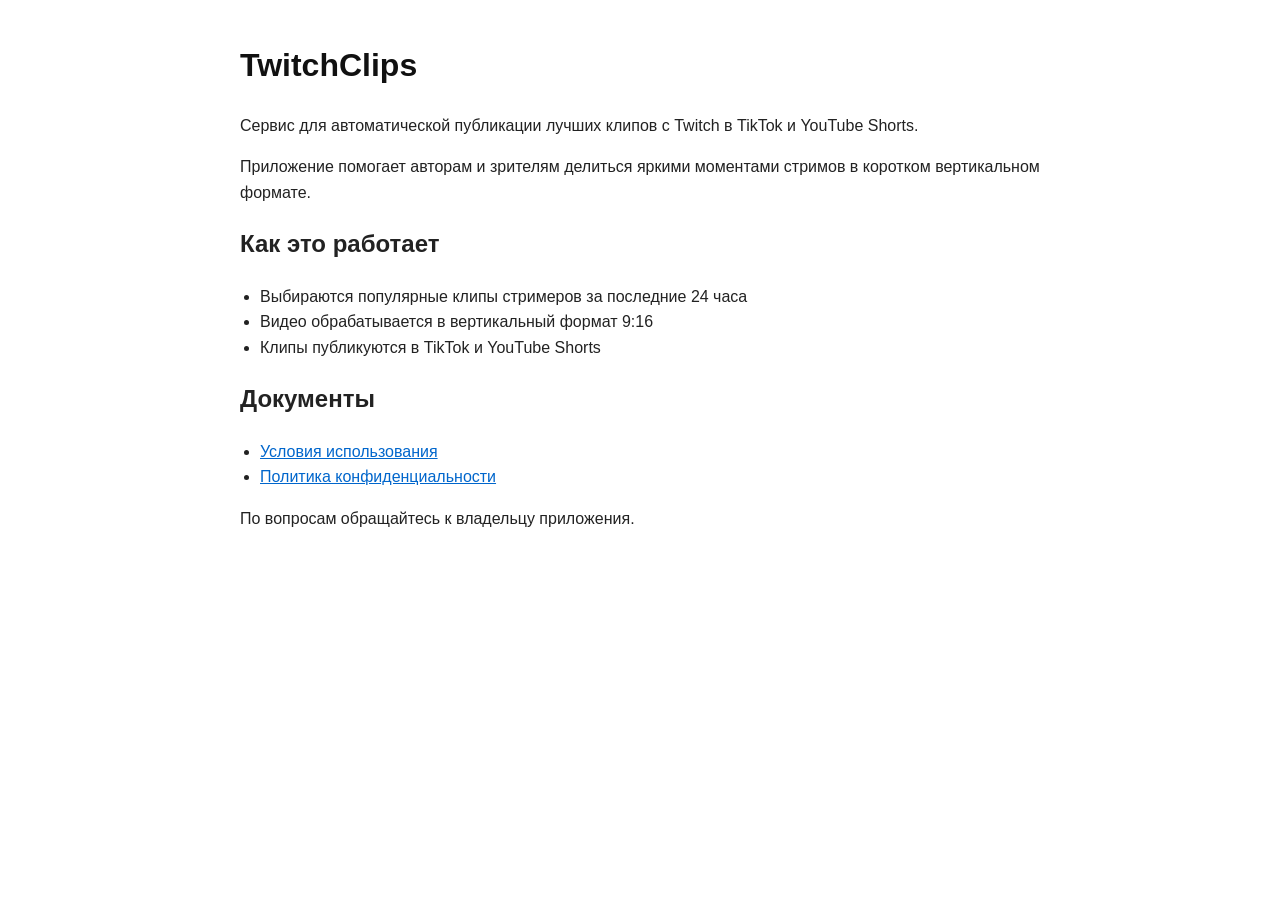
==== index.html @ 3a23bdc6 "Create index.html" ====
<!DOCTYPE html>
<html lang="ru">
<head>
  <meta charset="UTF-8">
  <meta name="viewport" content="width=device-width, initial-scale=1.0">
  <title>TwitchClips — автоматическая публикация клипов</title>
  <style>
    body { font-family: Arial, sans-serif; max-width: 800px; margin: 40px auto; padding: 0 20px; line-height: 1.6; color: #222; }
    h1 { color: #111; }
    a { color: #0066cc; }
    ul { padding-left: 20px; }
  </style>
</head>
<body>
  <h1>TwitchClips</h1>
  <p>Сервис для автоматической публикации лучших клипов с Twitch в TikTok и YouTube Shorts.</p>
  <p>Приложение помогает авторам и зрителям делиться яркими моментами стримов в коротком вертикальном формате.</p>

  <h2>Как это работает</h2>
  <ul>
    <li>Выбираются популярные клипы стримеров за последние 24 часа</li>
    <li>Видео обрабатывается в вертикальный формат 9:16</li>
    <li>Клипы публикуются в TikTok и YouTube Shorts</li>
  </ul>

  <h2>Документы</h2>
  <ul>
    <li><a href="terms.html">Условия использования</a></li>
    <li><a href="privacy.html">Политика конфиденциальности</a></li>
  </ul>

  <p>По вопросам обращайтесь к владельцу приложения.</p>
</body>
</html>
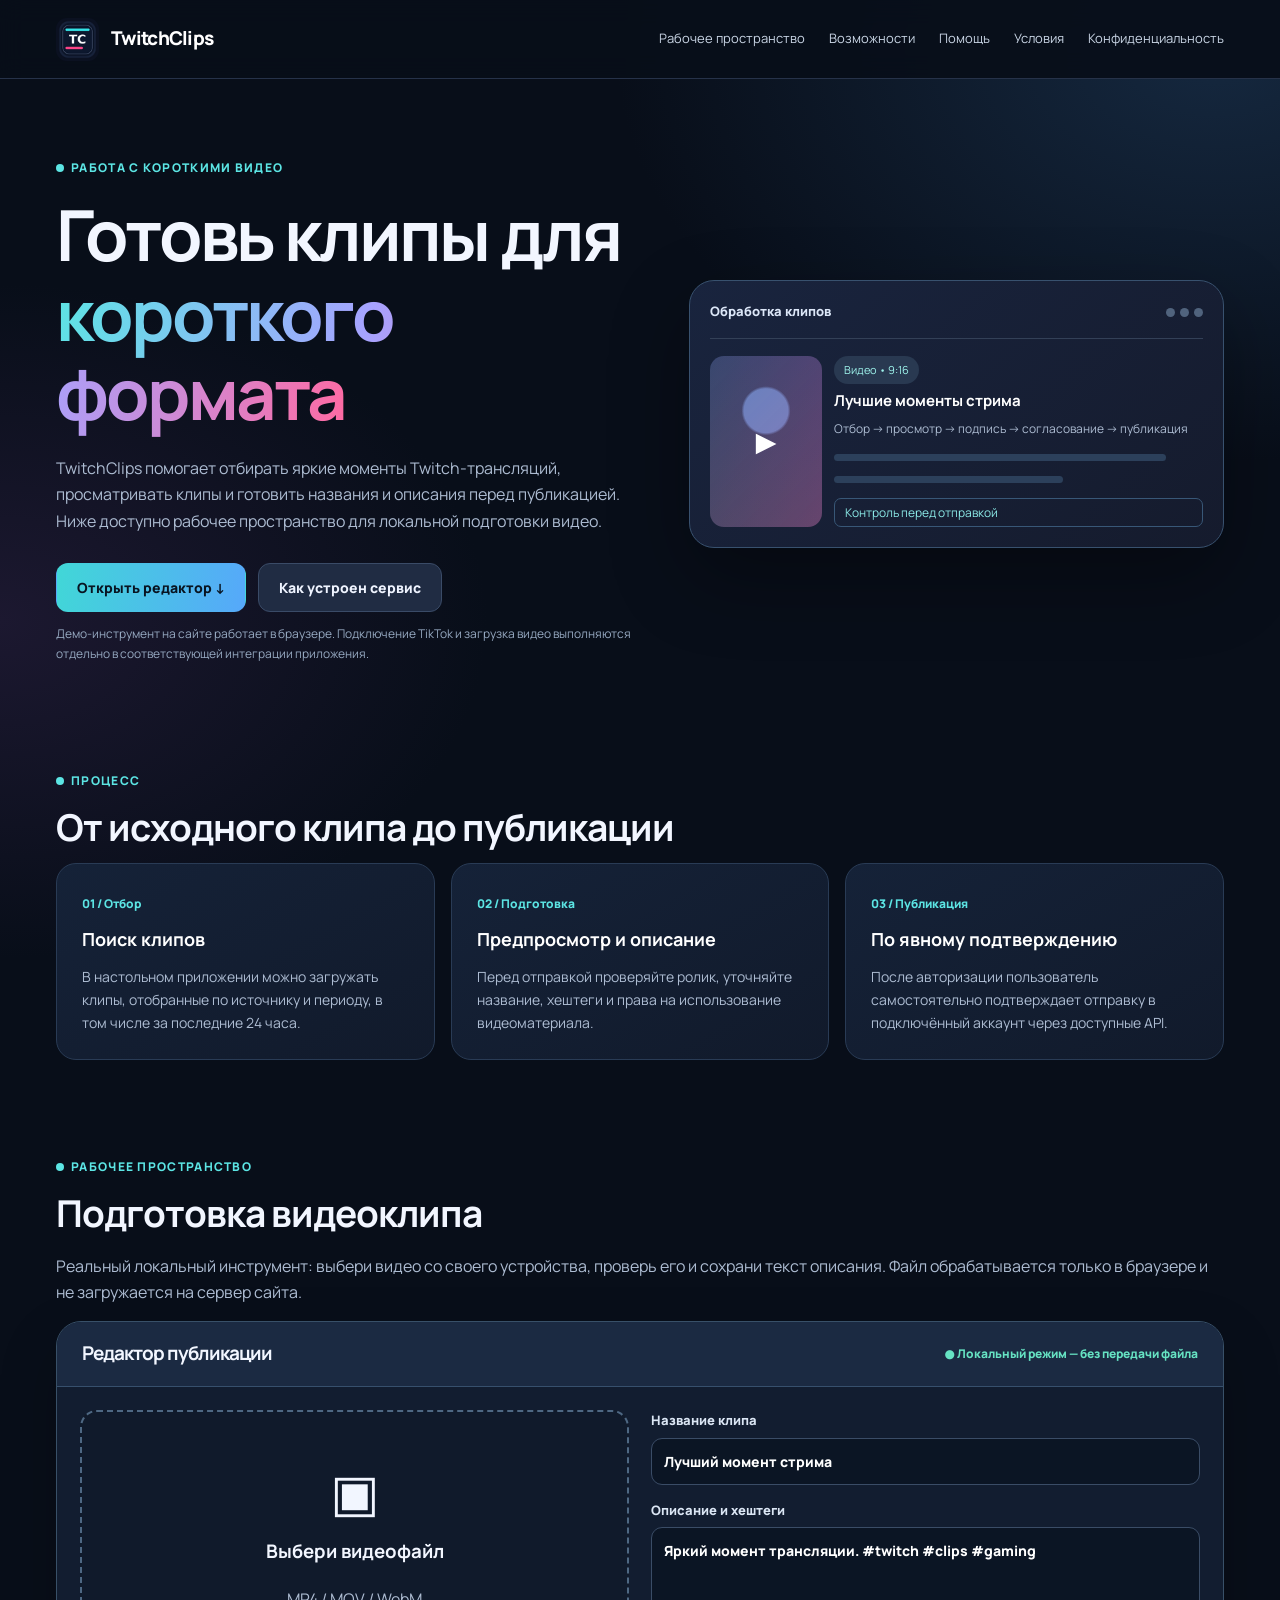
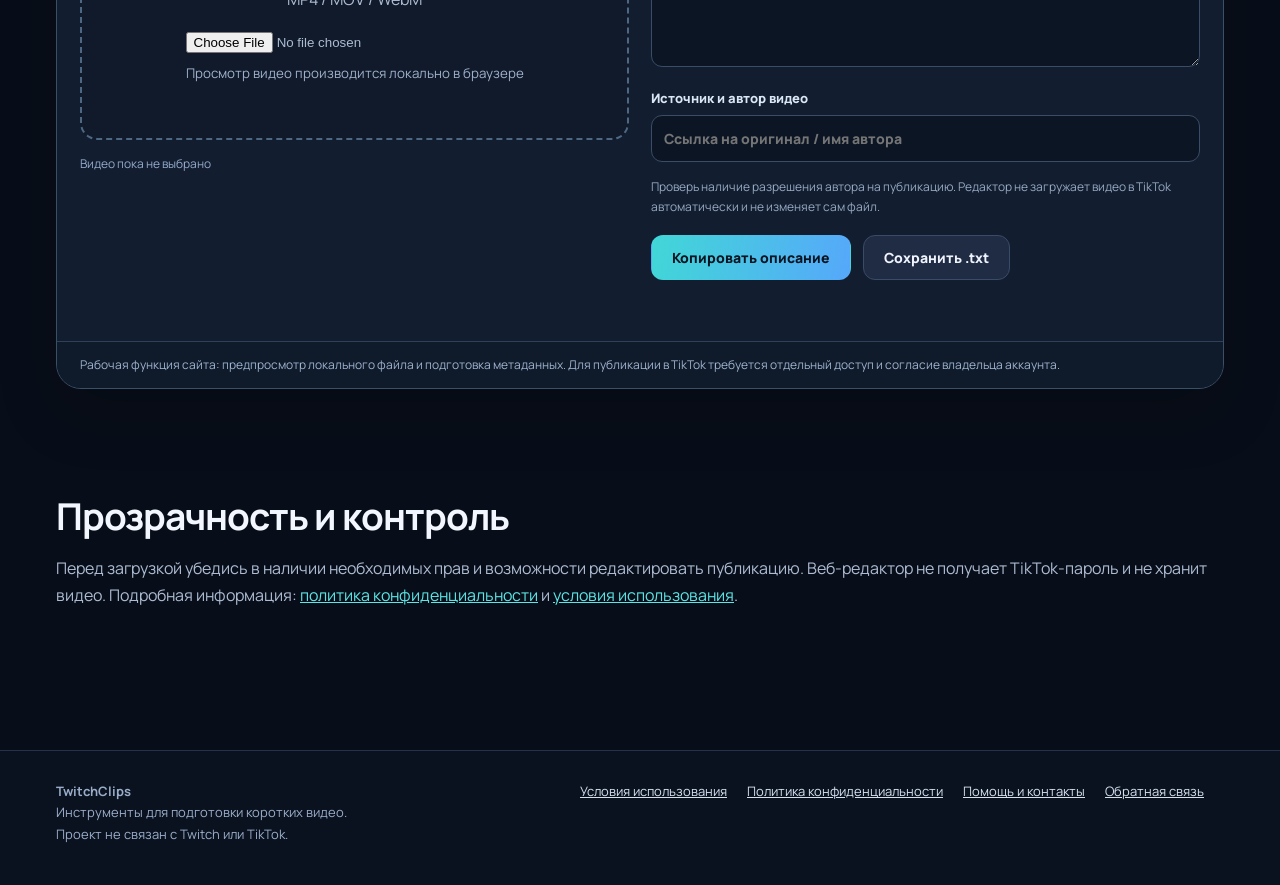
==== commit 08e8e414: "Add files via upload" ====
--- a/index.html
+++ b/index.html
@@ -1,34 +1 @@
-<!DOCTYPE html>
-<html lang="ru">
-<head>
-  <meta charset="UTF-8">
-  <meta name="viewport" content="width=device-width, initial-scale=1.0">
-  <title>TwitchClips — автоматическая публикация клипов</title>
-  <style>
-    body { font-family: Arial, sans-serif; max-width: 800px; margin: 40px auto; padding: 0 20px; line-height: 1.6; color: #222; }
-    h1 { color: #111; }
-    a { color: #0066cc; }
-    ul { padding-left: 20px; }
-  </style>
-</head>
-<body>
-  <h1>TwitchClips</h1>
-  <p>Сервис для автоматической публикации лучших клипов с Twitch в TikTok и YouTube Shorts.</p>
-  <p>Приложение помогает авторам и зрителям делиться яркими моментами стримов в коротком вертикальном формате.</p>
-
-  <h2>Как это работает</h2>
-  <ul>
-    <li>Выбираются популярные клипы стримеров за последние 24 часа</li>
-    <li>Видео обрабатывается в вертикальный формат 9:16</li>
-    <li>Клипы публикуются в TikTok и YouTube Shorts</li>
-  </ul>
-
-  <h2>Документы</h2>
-  <ul>
-    <li><a href="terms.html">Условия использования</a></li>
-    <li><a href="privacy.html">Политика конфиденциальности</a></li>
-  </ul>
-
-  <p>По вопросам обращайтесь к владельцу приложения.</p>
-</body>
-</html>
+<!doctype html><html lang="ru"><head><meta charset="utf-8"><meta name="viewport" content="width=device-width,initial-scale=1"><meta name="description" content="Рабочий сервис TwitchClips для подготовки видеоклипов: локальный видеоредактор, подписи и инструкции."><meta name="theme-color" content="#080e19"><title>Главная — TwitchClips</title><link rel="icon" href="favicon.ico" sizes="any"><link rel="icon" href="favicon.png" type="image/png"><link rel="apple-touch-icon" href="app-icon-1024.png"><link rel="stylesheet" href="style.css"></head><body><header><div class="wrap nav"><a class="brand" href="index.html"><img src="favicon.png" alt="Иконка TwitchClips"><span>TwitchClips</span></a><nav class="navlinks" aria-label="Основная навигация"><a href="index.html">Рабочее пространство</a><a href="features.html">Возможности</a><a href="help.html">Помощь</a><a href="terms.html">Условия</a><a href="privacy.html">Конфиденциальность</a></nav></div></header><main><div class="wrap"><section class="hero"><div><div class="eyebrow">Работа с короткими видео</div><h1>Готовь клипы для <span class="grad">короткого формата</span></h1><p class="lead">TwitchClips помогает отбирать яркие моменты Twitch-трансляций, просматривать клипы и готовить названия и описания перед публикацией. Ниже доступно рабочее пространство для локальной подготовки видео.</p><div class="buttons"><a class="btn primary" href="#workspace">Открыть редактор ↓</a><a class="btn" href="features.html">Как устроен сервис</a></div><p class="field-note">Демо-инструмент на сайте работает в браузере. Подключение TikTok и загрузка видео выполняются отдельно в соответствующей интеграции приложения.</p></div><div class="hero-art" aria-label="Иллюстрация карточки клипа"><div class="mock-top"><span>Обработка клипов</span><span class="dots"><i></i><i></i><i></i></span></div><div class="mock-row"><div class="mock-photo"></div><div class="mock-desc"><span class="chip">Видео • 9:16</span><b>Лучшие моменты стрима</b><span>Отбор → просмотр → подпись → согласование → публикация</span><div class="line"></div><div class="line short"></div><div class="tag">Контроль перед отправкой</div></div></div></div></section><section class="section"><div class="eyebrow">Процесс</div><h2>От исходного клипа до публикации</h2><div class="grid3"><article class="tile"><span class="num">01 / Отбор</span><h3>Поиск клипов</h3><p>В настольном приложении можно загружать клипы, отобранные по источнику и периоду, в том числе за последние 24 часа.</p></article><article class="tile"><span class="num">02 / Подготовка</span><h3>Предпросмотр и описание</h3><p>Перед отправкой проверяйте ролик, уточняйте название, хештеги и права на использование видеоматериала.</p></article><article class="tile"><span class="num">03 / Публикация</span><h3>По явному подтверждению</h3><p>После авторизации пользователь самостоятельно подтверждает отправку в подключённый аккаунт через доступные API.</p></article></div></section><section class="section" id="workspace"><div class="eyebrow">Рабочее пространство</div><h2>Подготовка видеоклипа</h2><p class="muted">Реальный локальный инструмент: выбери видео со своего устройства, проверь его и сохрани текст описания. Файл обрабатывается только в браузере и не загружается на сервер сайта.</p><div class="work"><div class="work-head"><h2>Редактор публикации</h2><span class="status">● Локальный режим — без передачи файла</span></div><div class="work-body"><div><div class="upload" id="upload-zone"><div class="empty"><div style="font-size:52px;line-height:1">▣</div><h3>Выбери видеофайл</h3><p class="muted">MP4 / MOV / WebM</p><input type="file" id="video-file" accept="video/mp4,video/quicktime,video/webm,video/*" aria-label="Выберите видео для предпросмотра"><small>Просмотр видео производится локально в браузере</small></div><video id="video-preview" controls playsinline></video></div><div class="upload-extra"><button type="button" id="replace-video" class="btn" style="display:none">Заменить видео</button><span class="preview-meta" id="video-info">Видео пока не выбрано</span></div></div><form id="caption-form" class="fields"><label>Название клипа<input class="field" id="clip-title" type="text" maxlength="100" value="Лучший момент стрима" autocomplete="off"></label><label>Описание и хештеги<textarea class="field" id="clip-description" rows="5" maxlength="2200">Яркий момент трансляции. #twitch #clips #gaming</textarea></label><label>Источник и автор видео<input class="field" id="clip-source" type="text" placeholder="Ссылка на оригинал / имя автора" autocomplete="off"></label><div class="field-note">Проверь наличие разрешения автора на публикацию. Редактор не загружает видео в TikTok автоматически и не изменяет сам файл.</div><div class="buttons" style="margin-top:3px"><button id="copy-caption" class="btn primary" type="button">Копировать описание</button><button id="save-caption" class="btn" type="button">Сохранить .txt</button></div><div id="editor-result" class="saved" role="status" aria-live="polite"></div></form></div><div class="info-strip">Рабочая функция сайта: предпросмотр локального файла и подготовка метаданных. Для публикации в TikTok требуется отдельный доступ и согласие владельца аккаунта.</div></div></section><section class="section"><h2>Прозрачность и контроль</h2><p class="muted">Перед загрузкой убедись в наличии необходимых прав и возможности редактировать публикацию. Веб-редактор не получает TikTok-пароль и не хранит видео. Подробная информация: <a href="privacy.html">политика конфиденциальности</a> и <a href="terms.html">условия использования</a>.</p></section></div><script src="app.js" defer></script></main><footer class="footer"><div class="wrap footer-row"><div><b>TwitchClips</b><div>Инструменты для подготовки коротких видео.</div><div>Проект не связан с Twitch или TikTok.</div></div><div><a href="terms.html">Условия использования</a><a href="privacy.html">Политика конфиденциальности</a><a href="help.html">Помощь и контакты</a><a href="https://github.com/vanyaslp2001-sketch/twitchclips-legal/issues" target="_blank" rel="noopener">Обратная связь</a></div></div></footer></body></html>
--- a/style.css
+++ b/style.css
@@ -0,0 +1,3 @@
+@import url('https://fonts.googleapis.com/css2?family=Manrope:wght@400;500;600;700;800&display=swap');
+:root {--bg:#080e19;--panel:#121d30;--panel2:#162238;--stroke:#293b55;--text:#f2f6ff;--muted:#adbcd2;--teal:#5ce5e4;--pink:#ff6aa2;--radius:20px}
+*{box-sizing:border-box}html{scroll-behavior:smooth}body{margin:0;background:radial-gradient(ellipse 800px 550px at 95% 2%,#15283f,transparent 75%),radial-gradient(ellipse 650px 450px at 0% 25%,#1c1830,transparent 75%),var(--bg);color:var(--text);font-family:Manrope,system-ui,-apple-system,Segoe UI,Arial,sans-serif;line-height:1.65}a{color:var(--teal)}a:hover{color:#fff}.wrap{max-width:1220px;margin:auto;padding-left:26px;padding-right:26px}header{position:sticky;top:0;background:#080e19ed;border-bottom:1px solid #263249;z-index:50;backdrop-filter:blur(12px)}.nav{min-height:78px;display:flex;align-items:center;justify-content:space-between;gap:24px}.brand{display:flex;gap:12px;align-items:center;color:#fff;text-decoration:none;font-size:19px;font-weight:800;letter-spacing:-.7px}.brand img{width:43px;height:43px;border-radius:11px}.navlinks{display:flex;gap:24px;flex-wrap:wrap;font-size:13px}.navlinks a{color:#c9d5e5;text-decoration:none}.navlinks a:hover{color:var(--teal)}.eyebrow{display:inline-flex;gap:7px;align-items:center;color:var(--teal);font-weight:800;font-size:12px;letter-spacing:1.3px;text-transform:uppercase}.eyebrow:before{content:'';display:inline-block;background:var(--teal);width:8px;height:8px;border-radius:50%}.hero{padding:74px 0 44px;display:grid;grid-template-columns:1.05fr .95fr;align-items:center;gap:42px}.hero h1{font-size:clamp(39px,5.5vw,74px);line-height:1.13;letter-spacing:-2.8px;margin:16px 0 21px}.grad{background:linear-gradient(100deg,var(--teal),#a6a3ff,var(--pink));-webkit-background-clip:text;background-clip:text;color:transparent}.lead{color:var(--muted);font-size:16px;max-width:620px}.buttons{display:flex;flex-wrap:wrap;gap:12px;margin-top:29px}.btn{display:inline-flex;justify-content:center;align-items:center;gap:10px;min-height:45px;padding:12px 20px;border:1px solid #3a4b67;border-radius:12px;background:#202c43;color:#eff4ff;text-decoration:none;font-family:inherit;font-weight:800;cursor:pointer;font-size:14px}.btn:hover{background:#31415e;color:#fff}.btn.primary{background:linear-gradient(100deg,#41d7d7,#56a8fa);border-color:transparent;color:#081421}.btn.primary:hover{filter:brightness(1.12)}.hero-art{border-radius:25px;background:linear-gradient(140deg,#19243e,#151b2d);border:1px solid #38516e;padding:20px;box-shadow:0 30px 80px #0005}.mock-top{display:flex;justify-content:space-between;align-items:center;border-bottom:1px solid #334057;padding-bottom:15px;font-size:13px;font-weight:800;color:#dce7f8}.dots{display:flex;gap:5px}.dots i{display:block;height:9px;width:9px;border-radius:50%;background:#50637d}.mock-row{display:flex;gap:12px;padding-top:17px}.mock-photo{width:112px;min-height:150px;border-radius:14px;background:linear-gradient(135deg,#49d2dc20,#ff6aa244),radial-gradient(circle at 50% 32%,#647abd 0 17%,transparent 19%),linear-gradient(30deg,#2a3855,#3b3264);position:relative;flex-shrink:0}.mock-photo:after{content:'▶';position:absolute;inset:0;display:grid;place-items:center;font-size:27px;color:#fff}.mock-desc{flex:1;font-size:12px;color:var(--muted)}.mock-desc b{display:block;font-size:15px;color:#fff;margin:5px 0}.chip{background:#293951;border-radius:99px;padding:5px 10px;font-size:11px;color:#9ef4ec;display:inline-flex;align-items:center}.line{height:7px;background:#2c405b;border-radius:4px;margin:15px 0;max-width:90%}.line.short{max-width:62%}.section{padding:46px 0}.section h2{font-size:clamp(26px,3.1vw,37px);line-height:1.25;letter-spacing:-1px;margin:12px 0}.muted{color:var(--muted)}.grid3{display:grid;grid-template-columns:repeat(3,1fr);gap:16px}.tile{border:1px solid var(--stroke);background:linear-gradient(150deg,#152238,#111a2b);border-radius:var(--radius);padding:25px}.tile .num{color:var(--teal);font-size:12px;font-weight:800}.tile h3{margin:10px 0;color:#fff;font-size:18px}.tile p{color:var(--muted);font-size:14px;margin:0}.work{border:1px solid #385068;border-radius:25px;background:#121d30;overflow:hidden;box-shadow:0 24px 60px #0003}.work-head{display:flex;justify-content:space-between;gap:16px;align-items:center;background:#1b2a42;border-bottom:1px solid #37506d;padding:20px 25px}.work-head h2{font-size:19px;margin:0}.work-body{display:grid;grid-template-columns:1fr 1fr;gap:22px;padding:23px}.upload{border:2px dashed #4e6883;background:#101a2b;border-radius:17px;min-height:330px;display:grid;place-items:center;text-align:center;padding:22px;position:relative;overflow:hidden}.upload:focus-within{border-color:var(--teal)}.upload input[type=file]{width:100%;max-width:340px;color:var(--muted)}.upload video{width:100%;max-height:310px;display:none;border-radius:12px;background:#000;object-fit:contain}.upload.loaded{padding:12px;display:block}.upload.loaded video{display:block}.upload.loaded .empty{display:none}.upload small{display:block;color:#9fb1cb;padding-top:8px}.fields{display:grid;gap:15px}.fields label{font-size:13px;font-weight:800;color:#dbe6f4;display:block}.field{background:#0b1524;border:1px solid #3a4c66;color:#fff;border-radius:11px;padding:11px 12px;margin-top:6px;width:100%;font:inherit;font-size:14px;resize:vertical}.field:focus{outline:2px solid #3cbabf}.field-note{font-size:12px;color:#96a9c1}.info-strip{padding:13px 23px;background:#0f1a2a;border-top:1px solid #2f405a;color:#9fb3cf;font-size:12px}.footer{margin-top:80px;border-top:1px solid #263249;background:#0a1220;padding:30px 0 40px;font-size:13px;color:#9aadc8}.footer-row{display:flex;gap:20px;align-items:flex-start;justify-content:space-between;flex-wrap:wrap}.footer a{margin-right:20px;color:#d5e1ee}.pagehead{padding:58px 0 30px}.pagehead h1{font-size:clamp(31px,4.4vw,52px);letter-spacing:-1.5px;margin:13px 0}.article{max-width:890px;padding:25px 35px;border:1px solid var(--stroke);background:#121d30;border-radius:20px}.article h2{margin-top:28px;font-size:20px}.article p,.article li{color:#c5d1e3;font-size:14px}.article ul{padding-left:23px}.article a{color:#83eae7}.status{color:#66e3c3;font-size:12px;font-weight:800}.callout{border-left:3px solid var(--teal);border-radius:8px;padding:14px 20px;background:#14303f;margin:22px 0;color:#d3eaf3;font-size:14px}.upload-extra{display:flex;gap:12px;flex-wrap:wrap;align-items:center;margin-top:14px}.preview-meta{font-size:12px;color:#95aaca}.saved{color:#88f4e4;min-height:23px;font-size:12px}.tag{border:1px solid #385777;padding:4px 10px;border-radius:7px;font-size:12px;color:#8be9e7}.faq details{border:1px solid var(--stroke);padding:15px 20px;border-radius:12px;background:#142038;margin-bottom:12px}.faq summary{font-weight:800;cursor:pointer}.faq p{font-size:14px;color:var(--muted)}@media(max-width:850px){.hero,.work-body{grid-template-columns:1fr}.hero{padding-top:46px}.grid3{grid-template-columns:1fr}.hero-art{max-width:580px}.nav{align-items:flex-start;padding-top:12px;padding-bottom:12px;flex-direction:column;gap:10px}.navlinks{gap:13px}.work-head{flex-direction:column;align-items:flex-start}}@media(max-width:550px){.wrap{padding-left:16px;padding-right:16px}.hero h1{letter-spacing:-1.4px}.work-body{padding:12px}.article{padding:18px}.buttons .btn{width:100%}}
